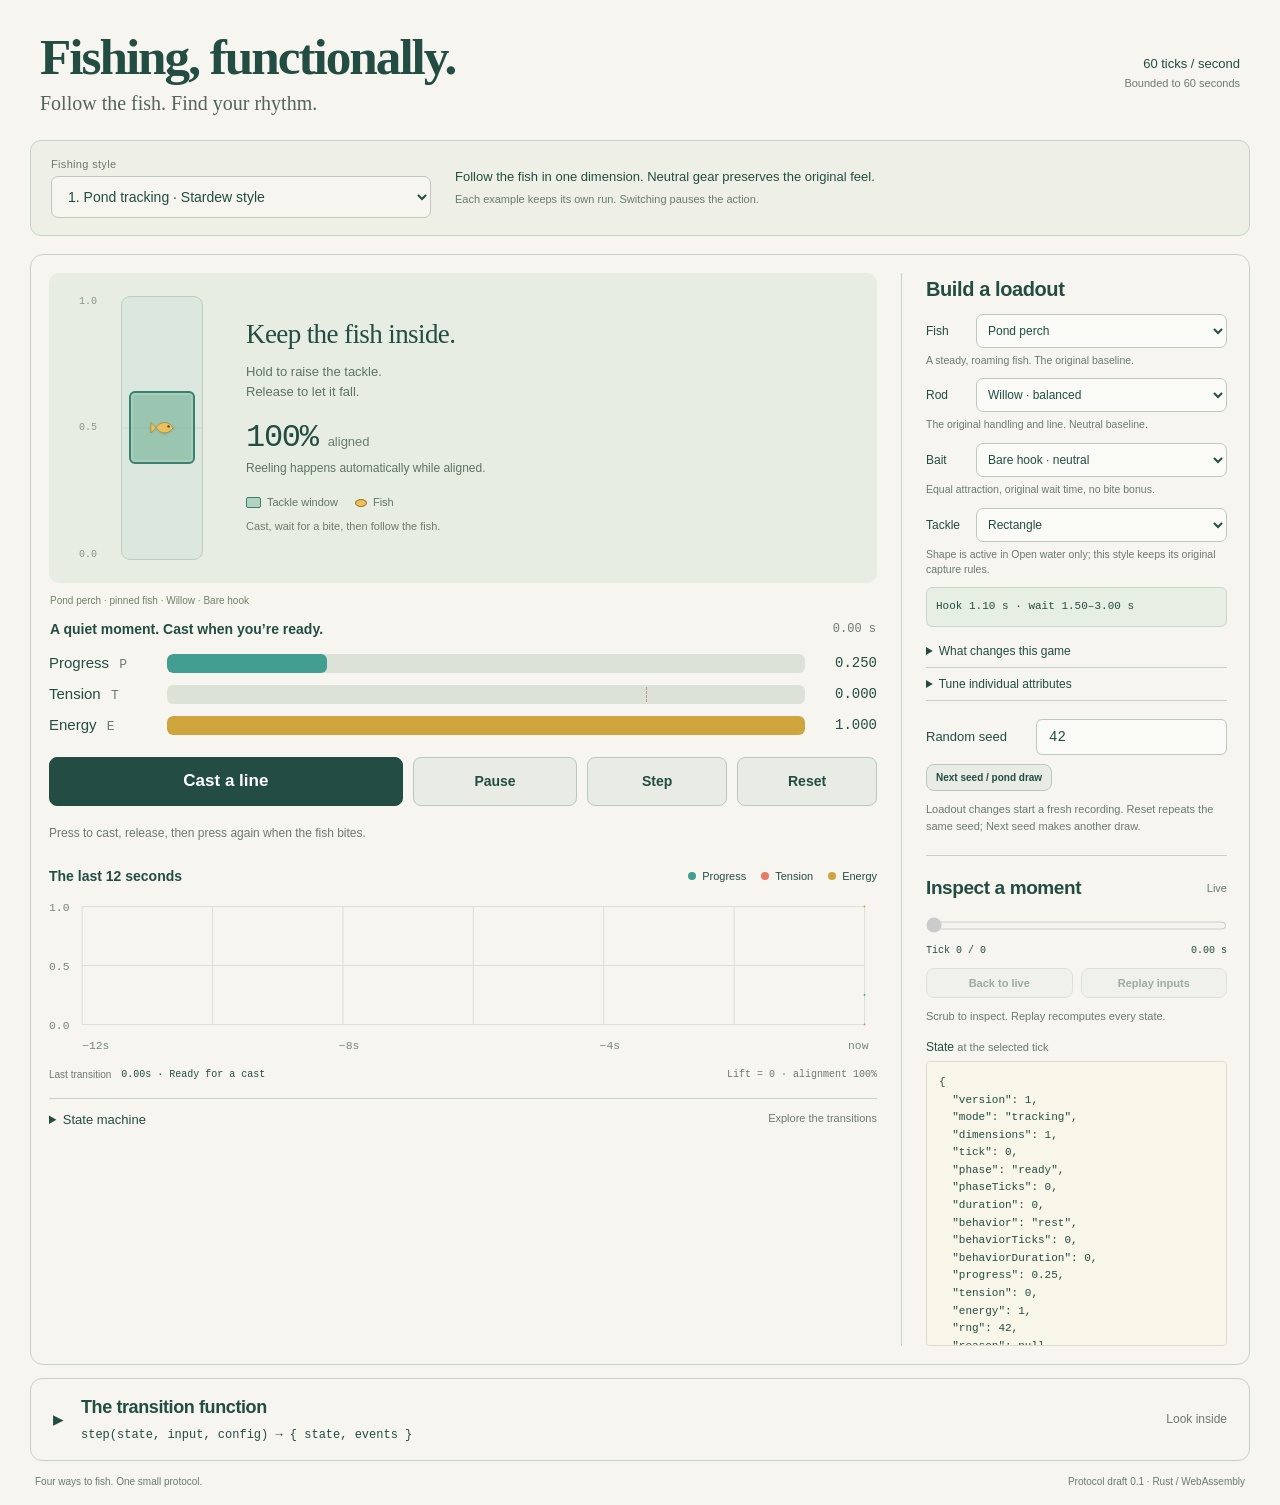
==== playground/index.html @ 71c40231 "Add fishing hosts and examples using fishing-protocol from crates.io" ====
<!doctype html>
<html lang="en">
<head>
  <meta charset="utf-8">
  <meta name="viewport" content="width=device-width, initial-scale=1">
  <meta name="theme-color" content="#f6f5ef">
  <link rel="icon" href="data:,">
  <link rel="stylesheet" href="./style.css?v=5">
  <title>Fishing, functionally.</title>
</head>
<body>
  <header class="page-header">
    <div><h1>Fishing, functionally.</h1><p>Follow the fish. Find your rhythm.</p></div>
    <div class="clock-note">60 ticks / second<span>Bounded to 60 seconds</span></div>
  </header>
  <main>
    <nav class="example-bar" aria-label="Fishing examples">
      <label for="example">Fishing style<select disabled id="example" aria-label="Fishing style">
        <option value="spatial">1. Pond tracking · Stardew style</option>
        <option value="bite">2. One good bite · Animal Crossing style</option>
        <option value="pressure">3. Give and take · Original dynamics</option>
        <option value="two-axis">4. Open water · Two-axis alignment</option>
      </select></label>
      <div><p id="example-description">Follow a fish with a floating tackle window.</p><p class="fine">Each example keeps its own run. Switching pauses the action.</p></div>
    </nav>
    <div class="instrument">
      <section class="play-area" aria-label="Playable fishing state machine">
        <section id="bite-play" class="bite-play" aria-label="Bite timing game" hidden>
          <svg class="pond" viewBox="0 0 380 150" role="img" aria-label="A fishing float waiting on the pond">
            <ellipse cx="190" cy="102" rx="150" ry="32" fill="#dce7df"/>
            <ellipse cx="190" cy="102" rx="75" ry="17" fill="none" stroke="#a9c7b8"/>
            <ellipse cx="190" cy="102" rx="38" ry="8" fill="none" stroke="#8db2a1"/>
            <g id="bobber"><path d="M190 40V82" stroke="#6d8776" stroke-width="2"/><path d="M180 82Q190 62 200 82V93H180Z" fill="#e77a69"/><path d="M180 93H200Q198 110 190 110Q182 110 180 93" fill="#fafaf6" stroke="#6d8776"/></g>
          </svg>
          <h2 id="bite-headline">One good bite.</h2>
          <p id="bite-caption">Cast, release, and wait for the float to dip.</p>
          <div class="bite-timer" role="meter" aria-label="Bite time remaining" aria-valuemin="0" aria-valuemax="1" aria-valuenow="1"><div id="bite-fill"></div></div>
          <output id="bite-clock">1.60 s to react</output>
          <div class="bite-route" aria-label="Lifecycle: ready, waiting, bite, caught or escaped"><span data-phase="ready">Ready</span><i>→</i><span data-phase="waiting">Wait</span><i>→</i><span data-phase="bite">Bite</span><i>→</i><span data-phase="caught">Caught</span><span data-phase="escaped">Escaped</span></div>
        </section>
        <section id="pressure-play" class="pressure-play" aria-label="Original pressure state machine" hidden><h2>A little give, a little take.</h2><p>Hold to reel. Release to ease the strain. Watch the next surge.</p><div id="pressure-machine-slot"></div></section>
        <section id="spatial-play" class="spatial-play" aria-label="Fish and tackle alignment">
          <div class="tracking-arena">
            <div class="track-scale" aria-hidden="true"><span>1.0</span><span>0.5</span><span>0.0</span></div>
            <div id="water-column" class="water-column" role="img" aria-label="A fish inside a movable tackle window on a vertical track">
              <div id="surge-target" class="surge-target" hidden></div>
              <div id="tackle-window" class="tackle-window"><svg viewBox="0 0 100 100" aria-hidden="true"><path id="capture-path" fill-rule="evenodd" vector-effect="non-scaling-stroke"/></svg></div>
              <div id="fish-marker" class="fish-marker"><svg viewBox="0 0 36 24" aria-hidden="true"><path d="M9 12C16 1 29 2 35 12C29 22 16 23 9 12L1 20V4Z"/><circle cx="28" cy="10" r="1.8"/></svg></div>
            </div>
          </div>
          <div class="tracking-copy">
            <h2 id="tracking-title">Keep the fish inside.</h2>
            <p id="tracking-instructions">Hold to raise the tackle.<br>Release to let it fall.</p>
            <div class="alignment-readout"><output id="alignment-value">100%</output><span>aligned</span></div>
            <p id="alignment-effect" class="alignment-effect">Reeling happens automatically while aligned.</p>
            <div class="spatial-legend"><span class="window-key">Tackle window</span><span class="fish-key">Fish</span></div>
            <p id="surge-direction" class="surge-direction">Cast to begin the encounter.</p>
            <output id="axis-alignment" hidden>X 100% · Y 100%</output>
          </div>
        </section>
        <p id="encounter-label" class="encounter-label"></p>
        <div class="status-line"><strong id="status" role="status" aria-live="polite">A quiet moment. Cast when you’re ready.</strong><span id="time">0.00 s</span></div>
        <div class="gauges" id="gauges">
          <div class="gauge-row"><label for="progress">Progress <span>P</span></label><div class="meter-track"><meter id="progress" min="0" max="1" value="0.25">0.25</meter><div class="meter-fill progress"></div></div><output id="progress-value">0.250</output></div>
          <div class="gauge-row"><label for="tension">Tension <span>T</span></label><div class="meter-track tension-track"><meter id="tension" min="0" max="1" value="0">0</meter><div class="meter-fill tension"></div><span class="danger-mark" title="Warning at 75% tension"></span></div><output id="tension-value">0.000</output></div>
          <div class="gauge-row"><label for="energy">Energy <span>E</span></label><div class="meter-track"><meter id="energy" min="0" max="1" value="1">1</meter><div class="meter-fill energy"></div></div><output id="energy-value">1.000</output></div>
        </div>
        <div id="steering-controls" class="steering-controls" hidden><button id="steer-left" aria-label="Steer left">← Left</button><span>Steer with ← → or A / D</span><button id="steer-right" aria-label="Steer right">Right →</button></div>
        <div class="controls"><button disabled id="action" class="primary">Cast a line</button><button disabled id="pause">Pause</button><button disabled id="step">Step</button><button disabled id="reset">Reset</button></div>
        <div class="control-note"><p id="instruction">Press to cast, release, then press again when the fish bites.</p><label id="step-input-wrap" for="step-input" hidden>Step input <select id="step-input" aria-label="Step input"><option value="0">Release / fall</option><option value="1">Hold / rise</option></select></label></div>
        <label id="step-steer-wrap" hidden>Step steering <select id="step-steer" aria-label="Step steering"><option value="0">Coast</option><option value="-1">Left</option><option value="1">Right</option></select></label>
        <section id="history-chart" class="history-chart" aria-label="Live dynamics chart">
          <div class="chart-heading"><h2>The last 12 seconds</h2><div class="legend"><span class="progress">Progress</span><span class="tension">Tension</span><span class="energy">Energy</span></div></div>
          <svg id="chart" viewBox="0 0 800 158" role="img" aria-label="Progress, tension and energy over the last twelve simulated seconds">
            <g class="chart-grid"><path d="M32 12H788M32 69H788M32 126H788M32 12V126M158 12V126M284 12V126M410 12V126M536 12V126M662 12V126M788 12V126"/></g>
            <g class="chart-labels"><text x="0" y="16">1.0</text><text x="0" y="73">0.5</text><text x="0" y="130">0.0</text><text x="32" y="150">−12s</text><text x="280" y="150">−8s</text><text x="532" y="150">−4s</text><text x="772" y="150">now</text></g>
            <path id="curve-energy" class="curve energy"/><path id="curve-progress" class="curve progress"/><path id="curve-tension" class="curve tension"/>
          </svg>
        </section>
        <div class="event-line"><span>Last transition</span><output id="event">Ready for a cast</output><span id="lift-label">Lift = 0</span></div>
        <details id="machine-details" class="machine-details"><summary>State machine <span>Explore the transitions</span></summary>
        <div id="shared-machine" class="machine">
          <svg id="machine" viewBox="0 0 820 254" role="img" aria-label="Lifecycle: Ready to Waiting to Bite to Struggle to Caught, or Escaped. Struggle cycles through Rest, Warning and Surge.">
            <defs><marker id="arrow" viewBox="0 0 10 10" refX="8" refY="5" markerWidth="5" markerHeight="5" orient="auto-start-reverse"><path d="M 0 0 L 10 5 L 0 10 z"/></marker></defs>
            <g class="edges" fill="none" marker-end="url(#arrow)">
              <path d="M119 71H196"/><path d="M282 71H359"/><path d="M445 71H522"/><path d="M608 71H685"/>
              <path d="M592 106L722 181"/><path d="M408 112V226H717" class="edge-faint"/>
              <path d="M557 114Q546 136 493 149"/><path d="M497 179H518"/><path d="M582 179H603"/>
              <path d="M635 211C635 248 465 248 465 211"/>
            </g>
            <g class="phase-node" data-phase="ready"><circle cx="76" cy="71" r="43"/><text x="76" y="76">Ready</text></g>
            <g class="phase-node" data-phase="waiting"><circle cx="239" cy="71" r="43"/><text x="239" y="76">Waiting</text></g>
            <g class="phase-node" data-phase="bite"><circle cx="402" cy="71" r="43"/><text x="402" y="76">Bite</text></g>
            <g class="phase-node" data-phase="struggle"><circle cx="565" cy="71" r="43"/><text x="565" y="76">Struggle</text></g>
            <g class="phase-node" data-phase="caught"><circle cx="728" cy="71" r="43"/><text x="728" y="76">Caught</text></g>
            <g class="phase-node" data-phase="escaped"><circle cx="750" cy="202" r="34"/><text x="750" y="207">Escaped</text></g>
            <g class="behavior-node" data-behavior="rest"><circle cx="465" cy="179" r="32"/><text x="465" y="183">Rest</text></g>
            <g class="behavior-node" data-behavior="warning"><circle cx="550" cy="179" r="32"/><text x="550" y="183">Warning</text></g>
            <g class="behavior-node" data-behavior="surge"><circle cx="635" cy="179" r="32"/><text x="635" y="183">Surge</text></g>
            <text class="graph-caption" x="34" y="171">A small, closed world.</text><text class="graph-caption subcaption" x="34" y="193">Every arrow is a state transition.</text>
          </svg>
          <svg class="mobile-machine" viewBox="0 0 350 267" role="img" aria-label="Ready, Waiting, Bite, then Struggle leading to Caught or Escaped. Struggle cycles through Rest, Warning, Surge.">
            <defs><marker id="mobile-arrow" viewBox="0 0 10 10" refX="8" refY="5" markerWidth="5" markerHeight="5" orient="auto-start-reverse"><path fill="#587b6e" d="M 0 0 L 10 5 L 0 10 z"/></marker></defs>
            <g class="edges" fill="none" marker-end="url(#mobile-arrow)"><path d="M86 45H144"/><path d="M205 45H263"/><path d="M276 72L201 105"/><path d="M139 130H87"/><path d="M211 130H263"/><path d="M156 161Q116 175 88 193"/><path d="M99 218H147"/><path d="M203 218H250"/><path d="M278 245C278 265 72 265 72 246"/><path class="edge-faint" d="M309 72V99"/></g>
            <g class="phase-node" data-phase="ready"><circle cx="56" cy="45" r="30"/><text x="56" y="49">Ready</text></g>
            <g class="phase-node" data-phase="waiting"><circle cx="175" cy="45" r="30"/><text x="175" y="49">Waiting</text></g>
            <g class="phase-node" data-phase="bite"><circle cx="294" cy="45" r="30"/><text x="294" y="49">Bite</text></g>
            <g class="phase-node" data-phase="caught"><circle cx="56" cy="130" r="30"/><text x="56" y="134">Caught</text></g>
            <g class="phase-node" data-phase="struggle"><circle cx="175" cy="130" r="36"/><text x="175" y="134">Struggle</text></g>
            <g class="phase-node" data-phase="escaped"><circle cx="294" cy="130" r="30"/><text x="294" y="134">Escaped</text></g>
            <g class="behavior-node" data-behavior="rest"><circle cx="72" cy="218" r="27"/><text x="72" y="222">Rest</text></g>
            <g class="behavior-node" data-behavior="warning"><circle cx="175" cy="218" r="27"/><text x="175" y="222">Warning</text></g>
            <g class="behavior-node" data-behavior="surge"><circle cx="278" cy="218" r="27"/><text x="278" y="222">Surge</text></g>
          </svg>
        </div>
        </details>
      </section>
      <aside aria-label="Model settings and state inspector">
        <section class="temperament" aria-label="Loadout editor">
          <h2>Build a loadout</h2>
          <label class="loadout-select" for="preset"><span>Fish</span><select id="preset" aria-label="Fish"></select></label>
          <p id="fish-description" class="loadout-description"></p>
          <label class="loadout-select" for="rod"><span>Rod</span><select id="rod" aria-label="Rod"></select></label>
          <p id="rod-description" class="loadout-description"></p>
          <label class="loadout-select" for="bait"><span>Bait</span><select id="bait" aria-label="Bait"></select></label>
          <p id="bait-description" class="loadout-description"></p>
          <label class="loadout-select" for="shape"><span>Tackle</span><select id="shape" aria-label="Tackle shape"></select></label>
          <p id="shape-description" class="loadout-description"></p>
          <div id="loadout-summary" class="loadout-summary"></div>
          <details id="loadout-effects" class="loadout-details"><summary>What changes this game</summary>
            <div id="effects-list"></div>
            <p id="odds-label" class="fine"></p><div id="fish-odds"></div>
            <p id="resolution-notes" class="fine"></p>
            <details class="resolved-details"><summary>Resolved encounter · JSON</summary><pre id="resolved-config" tabindex="0"></pre></details>
          </details>
          <details id="attribute-editor" class="loadout-details"><summary>Tune individual attributes</summary>
            <p class="fine">Edits belong to the fish, rod, or bait. Inactive attributes stay inactive in this style. Pin a fish to edit it.</p>
            <div id="attribute-fields"></div>
            <button id="restore-loadout" class="small-button">Restore selected profiles</button>
          </details>
          <label class="seed-row" for="seed">Random seed<input id="seed" type="number" min="0" max="4294967295" step="1" value="42"></label>
          <button id="next-seed" class="small-button">Next seed / pond draw</button>
          <p id="settings-note" class="fine">Loadout is fixed for a recording. Reset to change it.</p>
        </section>
        <section class="inspector">
          <div class="inspector-heading"><h2>Inspect a moment</h2><span id="mode">Live</span></div>
          <label class="sr-only" for="timeline">Recorded tick</label><input type="range" id="timeline" min="0" max="0" step="1" value="0" disabled>
          <div class="timeline-label"><span id="tick-label">Tick 0 / 0</span><span id="history-time">0.00 s</span></div>
          <div class="replay-controls"><button id="live" disabled>Back to live</button><button id="replay" disabled>Replay inputs</button></div>
          <p id="replay-note" class="fine">Scrub to inspect. Replay recomputes every state.</p>
          <div class="state-label">State <span id="state-context">at the current tick</span></div>
          <pre id="state-json" tabindex="0"></pre>
        </section>
      </aside>
    </div>
    <details class="function-details">
      <summary><div><h2>The transition function</h2><code>step(state, input, config) → { state, events }</code></div><span class="details-hint">Look inside</span></summary>
      <div class="function-content">
        <div><p id="function-description">One tick reads the old positions and energy, computes alignment and all three rates, then returns new bounded values and positions. Rendering, clocks, and input recording live outside this function.</p>
          <pre id="equations" class="equations">q = overlap(fish, tackle window) / fish height
F = strength × E × behavior
ΔP = (reelRate × q − escapeRate × (0.4 + F) × (1 − q)) × dt
T_target = baseTension × q + F × (0.3 + 1.1 × (1 − q))
ΔT = (T_target − T) / response × dt
ΔE = (recovery × (1 − q) × (1 − E) − fatigue × q × T × E) × dt

Tackle acceleration = (2 × lift − 1) × 3.2 − 3.8 × velocity
Fish vigor = 0.35 + 0.65 × E</pre>
          <p id="function-note" class="fine">Alignment q is derived from geometry. Hold = lift 1, release = lift 0. dt = 1/60 second. Positions, P, T, E and q stay in [0,1]; both velocities are bounded.</p>
        </div>
        <div><h3>One shared lifecycle</h3><p>Ready → waiting → bite → optional struggle → caught or escaped. A fresh press hooks the bite. Terminal states absorb input. Each example supplies its struggle rules; the lifecycle stays the same.</p><p>Line break → escape → catch → timeout is the terminal precedence. A 60-second limit bounds each run and recording. Waiting at “Ready” consumes no ticks.</p><p>The Rust core runs here through WebAssembly. The native Rust build and an independent Python port are checked against shared fixtures. Integer state and events must match exactly; numerical checkpoints use a 1e−12 absolute tolerance. This is bounded simulation, not exhaustive model checking.</p><a href="https://github.com/urcades/fishing/blob/main/spec/PROTOCOL.md" target="_blank" rel="noopener">Read the rules and protocol ↗</a> · <a href="https://github.com/urcades/fishing/blob/main/src/dynamics.rs" target="_blank" rel="noopener">Shared lifecycle ↗</a></div>
      </div>
    </details>
    <footer>Four ways to fish. One small protocol.<span id="runtime-status">Loading Rust core…</span></footer>
  </main>
  <script type="module" src="./app.mjs?v=5"></script>
</body>
</html>
---- playground/style.css ----
:root{--paper:#f6f5ef;--ink:#234d43;--muted:#6b7a72;--line:#c8d1c8;--field:#e8ede4;--teal:#419e90;--coral:#e77a69;--gold:#cea43d;--track:#dde2d9;--mono:ui-monospace,SFMono-Regular,Consolas,monospace;color-scheme:light;font-family:-apple-system,BlinkMacSystemFont,"Segoe UI",sans-serif;color:var(--ink);background:var(--paper)}
*{box-sizing:border-box}body{margin:0;padding:30px 30px 18px;max-width:1510px;margin-inline:auto}button,input,select{font:inherit}button,select,input{accent-color:var(--ink)}button{border:1px solid #b9c9bd;background:#e8ece4;color:var(--ink);border-radius:8px;padding:13px 16px;cursor:pointer;font-size:14px;font-weight:550;transition:background .15s,transform .1s}button:hover:not(:disabled){background:#dbe4d8}button:active:not(:disabled){transform:translateY(1px)}button:disabled{opacity:.43;cursor:default}button:focus-visible,a:focus-visible,summary:focus-visible{outline:3px solid var(--gold);outline-offset:3px}input:focus-visible,select:focus-visible{outline:2px solid var(--teal);outline-offset:3px}h1,h2,h3,p{margin:0}h1{font-family:Georgia,"Times New Roman",serif;font-size:clamp(34px,4vw,56px);font-weight:600;line-height:1.05;letter-spacing:-2px}h2{font-size:20px;letter-spacing:-.4px;font-weight:600}h3{font-size:16px;margin-bottom:10px}a{color:var(--ink);text-underline-offset:4px}select{width:100%;border:1px solid #c0c8be;border-radius:7px;background:#fafaf6;color:var(--ink);padding:11px 12px;font-size:15px}input[type=range]{margin:0;height:25px;width:100%;cursor:pointer}input[type=range]:disabled{cursor:default}input[type=number]{min-width:0;width:100%;padding:9px 12px;border:1px solid #bfc8bd;border-radius:6px;color:var(--ink);background:#fafaf6;font-family:var(--mono);font-size:14px}output,pre,code{font-family:var(--mono)}.page-header{display:flex;justify-content:space-between;align-items:center;margin:0 10px 25px;gap:25px}.page-header p{font-family:Georgia,"Times New Roman",serif;font-size:20px;color:#54645b;margin-top:8px}.clock-note{font-size:13px;text-align:right;white-space:nowrap}.clock-note span{display:block;margin-top:6px;color:var(--muted);font-size:11px}.instrument{border:1px solid var(--line);border-radius:13px;padding:18px;display:grid;grid-template-columns:minmax(0,1fr) 330px;gap:24px}.play-area{min-width:0}.machine{border-radius:10px;background:var(--field);padding:2px 9px}.machine svg{display:block;width:100%;height:auto}.edges{stroke:#6d8f82;stroke-width:1.4}.edge-faint{opacity:.35;stroke-dasharray:4 4}#arrow{fill:#587b6e}.phase-node circle,.behavior-node circle{fill:var(--field);stroke:#547e6d;stroke-width:1.4;transition:fill .15s}.phase-node text,.behavior-node text{text-anchor:middle;font-size:14px;fill:var(--ink);font-weight:550}.behavior-node text{font-size:12px}.phase-node.active circle{fill:#409489;stroke:#236156}.phase-node.active text{fill:white}.phase-node[data-phase=escaped].active circle{fill:var(--coral);stroke:var(--coral)}.behavior-node.active circle{fill:#c4dad0;stroke:#3a7963;stroke-width:2}.behavior-node[data-behavior=warning].active circle{fill:#f0dfad;stroke:var(--gold)}.behavior-node[data-behavior=surge].active circle{fill:#f0c2b7;stroke:var(--coral)}.graph-caption{font-family:Georgia,serif;font-size:19px;fill:#758879}.subcaption{font-family:inherit;font-size:11px;fill:#829286}.status-line{display:flex;align-items:center;justify-content:space-between;gap:10px;margin:17px 1px 14px;min-height:22px;font-size:14px}.status-line strong{font-weight:550}.status-line #time{font:12px var(--mono);white-space:nowrap;color:var(--muted)}.status-line.danger strong{color:#b34e3e}.gauges{display:grid;gap:12px}.gauge-row{display:grid;grid-template-columns:105px 1fr 59px;align-items:center;gap:13px}.gauge-row label{font-size:15px}.gauge-row label span{margin-left:6px;font:13px var(--mono);color:var(--muted)}.gauge-row output{text-align:right;font-size:14px;font-variant-numeric:tabular-nums}.meter-track{height:19px;background:var(--track);border-radius:6px;position:relative;overflow:hidden}.meter-track meter{position:absolute;opacity:0;width:100%;height:100%}.meter-fill{height:100%;width:0%;border-radius:6px}.meter-fill.progress{background:var(--teal)}.meter-fill.tension{background:var(--coral)}.meter-fill.energy{background:var(--gold)}.danger-mark{position:absolute;top:2px;bottom:2px;left:75%;border-left:1px dashed #b85b49;opacity:.55}.controls{display:grid;grid-template-columns:2.15fr 1fr .85fr .85fr;gap:10px;margin-top:22px}.controls button{height:49px;padding:9px 10px}.controls .primary{color:white;background:var(--ink);border-color:var(--ink);font-size:17px;touch-action:none;user-select:none;-webkit-user-select:none}.controls .primary:hover:not(:disabled){background:#326452}.controls .primary.pressed{background:#3b8976;box-shadow:inset 0 2px 4px #173d3044}.control-note{margin-top:9px;min-height:36px;display:flex;flex-wrap:wrap;gap:8px;align-items:center}.control-note p{font-size:12px;color:var(--muted);line-height:1.5}#step-input-wrap{font-size:12px;display:flex;align-items:center;gap:8px}#step-input-wrap[hidden]{display:none}#step-input{font-size:12px;width:auto;padding:5px 10px}.history-chart{margin-top:17px}.chart-heading{display:flex;justify-content:space-between;align-items:center;gap:10px;margin-bottom:10px}.chart-heading h2{font-size:14px;letter-spacing:0;font-weight:550}.legend{display:flex;gap:15px;font-size:11px}.legend span:before{content:"";display:inline-block;width:8px;height:8px;border-radius:50%;margin-right:6px}.legend .progress:before{background:var(--teal)}.legend .tension:before{background:var(--coral)}.legend .energy:before{background:var(--gold)}#chart{width:100%;display:block}.chart-grid{stroke:#dce0d7;stroke-width:1}.chart-labels{fill:#76877a;font:11px var(--mono)}.curve{fill:none;stroke-width:1.8;stroke-linejoin:round;stroke-linecap:round}.curve.progress{stroke:var(--teal)}.curve.tension{stroke:var(--coral)}.curve.energy{stroke:var(--gold)}.event-line{display:flex;align-items:center;gap:10px;margin-top:8px;font-size:10px;color:var(--muted);min-height:18px}.event-line output{color:var(--ink);font-size:10px}#lift-label{margin-left:auto;font:10px var(--mono);white-space:nowrap}aside{border-left:1px solid var(--line);padding:5px 4px 0 24px;min-width:0}.temperament h2{margin-bottom:13px}.muted{color:var(--muted);font-size:12px;line-height:1.5;margin-top:10px;min-height:34px}.parameter{display:grid;grid-template-columns:67px 1fr 55px;gap:9px;align-items:center;margin:14px 0}.parameter label{font-size:13px}.parameter output{font-size:12px;text-align:right;white-space:nowrap}.parameter input{height:20px}.seed-row{display:grid;grid-template-columns:100px 1fr;align-items:center;gap:10px;font-size:13px;margin-top:18px}.fine{font-size:11px;color:var(--muted);line-height:1.55;margin-top:10px}.inspector{border-top:1px solid var(--line);margin-top:20px;padding-top:21px}.inspector-heading{display:flex;align-items:center;justify-content:space-between;margin-bottom:14px}.inspector-heading h2{font-size:19px}#mode{font-size:11px;color:var(--muted)}.timeline-label{display:flex;justify-content:space-between;font:10px var(--mono);margin-top:3px}.replay-controls{display:flex;gap:8px;margin-top:12px}.replay-controls button{flex:1;font-size:11px;padding:8px 5px}.state-label{display:block;font-size:12px;margin-top:15px;margin-bottom:7px}.state-label span{color:var(--muted);font-size:11px}#state-json{background:#f8f5e9;border:1px solid #dedbcb;border-radius:4px;padding:12px;font-size:11px;line-height:1.6;margin:0;white-space:pre-wrap;overflow-wrap:anywhere;min-height:202px}.function-details{border:1px solid var(--line);border-radius:12px;margin-top:13px;padding:0 22px}.function-details summary{cursor:pointer;display:flex;align-items:center;gap:17px;list-style:none;padding:18px 0}.function-details summary:before{content:"▸";font-size:21px}.function-details[open] summary:before{content:"▾"}.function-details summary::-webkit-details-marker{display:none}.function-details summary h2{font-size:18px;margin-bottom:6px}.function-details summary code{font-size:12px}.details-hint{margin-left:auto;font-size:12px;color:var(--muted)}.function-content{border-top:1px solid var(--line);padding:23px 0;display:grid;grid-template-columns:1.15fr 1fr;gap:32px}.function-content p{font-size:13px;line-height:1.65;margin-bottom:14px}.equations{font-size:12px;line-height:1.9;white-space:pre-wrap;overflow-wrap:anywhere;color:#315e50;background:var(--field);padding:15px;border-radius:6px}.function-content a{font-size:13px}footer{display:flex;justify-content:space-between;color:var(--muted);font-size:10px;padding:15px 5px 0;gap:14px}.sr-only{position:absolute;width:1px;height:1px;padding:0;margin:-1px;overflow:hidden;clip:rect(0,0,0,0);white-space:nowrap;border:0}[hidden]{display:none!important}
@media(min-width:1400px){.instrument{grid-template-columns:minmax(0,1fr) 360px}.parameter{margin:20px 0}aside{padding-left:28px}.history-chart{margin-top:23px}.control-note{min-height:38px}.status-line{margin-top:20px;margin-bottom:17px}}
@media(max-width:1050px){body{padding:22px 18px}.instrument{grid-template-columns:minmax(0,1fr) 290px;gap:17px}aside{padding-left:17px}.gauge-row{grid-template-columns:82px 1fr 50px;gap:9px}.gauge-row label{font-size:13px}.gauge-row output{font-size:12px}.legend{gap:9px;font-size:10px}.parameter{grid-template-columns:59px 1fr 47px;gap:6px}.graph-caption{font-size:16px}.subcaption{font-size:10px}.controls{gap:6px}.controls button{font-size:12px}.controls .primary{font-size:14px}.page-header p{font-size:17px}}
@media(max-width:780px){body{padding:23px 14px 15px}.page-header{margin:0 3px 21px;align-items:flex-start}.page-header h1{font-size:39px;letter-spacing:-1.4px}.page-header p{font-size:16px;line-height:1.4;max-width:280px}.clock-note{display:none}.instrument{grid-template-columns:1fr;padding:13px;gap:22px}.machine{padding:6px 0}.machine svg{min-height:155px}.graph-caption{font-size:16px}.subcaption{font-size:11px}.status-line{font-size:12px;align-items:flex-start;min-height:34px}.status-line strong{max-width:82%;line-height:1.5}.gauge-row{grid-template-columns:83px 1fr 48px}.gauge-row label{font-size:13px}.meter-track{height:18px}.controls{grid-template-columns:1.8fr 1fr .8fr .8fr}.controls button{height:47px}.controls .primary{font-size:14px}.legend{font-size:9px;gap:8px}.legend span:before{width:6px;height:6px;margin-right:4px}.chart-heading h2{font-size:12px}.event-line{flex-wrap:wrap;font-size:9px;gap:6px}.event-line output{font-size:9px}aside{border-left:0;border-top:1px solid var(--line);padding:23px 0 0;display:grid;grid-template-columns:1fr 1fr;gap:24px}.inspector{border:0;margin:0;padding:0}.temperament h2,.inspector h2{font-size:17px}.parameter{grid-template-columns:55px 1fr 47px}.seed-row{grid-template-columns:78px 1fr;font-size:12px}#state-json{font-size:10px;padding:10px}.function-details{padding:0 14px}.function-details summary code{font-size:10px}.details-hint{display:none}.function-content{grid-template-columns:1fr;gap:12px}footer{font-size:9px}.equations{font-size:11px}}
@media(max-width:520px){aside{grid-template-columns:1fr}.inspector{border-top:1px solid var(--line);padding-top:22px}.parameter{grid-template-columns:70px 1fr 63px;margin:18px 0}.parameter label{font-size:14px}.parameter output{font-size:13px}.temperament h2,.inspector h2{font-size:20px}.muted{min-height:0}.seed-row{grid-template-columns:110px 1fr}.legend{gap:6px}.chart-heading h2{font-size:11px}#state-json{font-size:12px;min-height:0}.chart-heading{gap:6px}footer{display:block;line-height:1.6}footer span{display:block}.function-details summary h2{font-size:16px}.function-details summary code{font-size:9px}.page-header h1{font-size:35px}}
.machine .mobile-machine{display:none}
@media(max-width:520px){.machine #machine{display:none}.machine .mobile-machine{display:block;max-height:267px}.mobile-machine .phase-node text{font-size:12px}.mobile-machine .behavior-node text{font-size:11px}.chart-labels{font-size:14px}.event-line{line-height:1.6}}
@media(prefers-reduced-motion:reduce){*{transition:none!important}}

/* The spatial renderer reads only engine positions; it never scores overlap. */
.spatial-play{background:var(--field);border-radius:10px;padding:23px 30px;display:grid;grid-template-columns:130px minmax(0,1fr);align-items:center;gap:37px;min-height:310px}
.tracking-arena{position:relative;width:124px;height:264px;display:flex;justify-content:flex-end}
.track-scale{position:absolute;left:0;top:0;bottom:0;display:flex;flex-direction:column;justify-content:space-between;color:#87988a;font:10px var(--mono)}
.water-column{position:relative;width:82px;height:100%;border:1px solid #bbcec0;border-radius:9px;background:linear-gradient(to top,transparent 49.6%,#c8d9cd 50%,transparent 50.4%),#dce7df;overflow:hidden}
.tackle-window{position:absolute;left:7px;right:7px;border:2px solid #408476;background:#88b4a481;border-radius:6px;bottom:36%;height:28%;box-shadow:inset 0 0 0 2px #ffffff26}
.aligned .tackle-window{background:#61a98a88;border-color:#39816d}
.fish-marker{position:absolute;left:50%;bottom:50%;height:6%;aspect-ratio:1.5;transform:translate(-50%,50%);z-index:2;color:#cb7658;filter:drop-shadow(0 1px 1px #234d4325)}
.fish-marker svg{height:100%;width:100%;display:block;overflow:visible}.fish-marker path{fill:currentColor;stroke:#8c4a34;stroke-width:.9}.fish-marker circle{fill:#3a4430}.aligned .fish-marker{color:#ebc15b}.aligned .fish-marker path{stroke:#9c772a}
.surge-target{position:absolute;left:0;right:0;border-top:2px dashed #b8913d;opacity:.85;z-index:1}
.tracking-copy h2{font:500 27px/1.15 Georgia,serif;letter-spacing:-.6px;margin-bottom:12px}.tracking-copy>p{font-size:13px;color:#5c7366;line-height:1.55}
.alignment-readout{display:flex;align-items:baseline;gap:10px;margin:16px 0 3px}.alignment-readout output{font-size:32px;letter-spacing:-1.3px;font-variant-numeric:tabular-nums}.alignment-readout span{font-size:13px;color:#677e6e}.tracking-copy .alignment-effect{font-size:12px;min-height:19px}.spatial-legend{display:flex;gap:17px;font-size:11px;margin-top:18px;color:#617668;align-items:center}.spatial-legend span:before{content:"";display:inline-block;vertical-align:middle;margin-right:6px}.window-key:before{width:13px;height:9px;border:1px solid #39816d;background:#61a98a66;border-radius:2px}.fish-key:before{width:10px;height:6px;border-radius:50%;background:#ebc15b;border:1px solid #9c772a}.tracking-copy .surge-direction{font-size:11px;margin-top:10px;color:#6c7e66;min-height:18px}
.machine-details{border-top:1px solid var(--line);margin-top:15px}.machine-details summary{cursor:pointer;font-size:13px;padding:13px 0;color:var(--ink)}.machine-details summary span{font-size:11px;color:var(--muted);float:right}.machine-details .machine{margin-bottom:5px}#state-json{max-height:285px;overflow:auto}.parameter{grid-template-columns:75px 1fr 55px}.parameter label{font-size:12px}
@media(max-width:1050px){.spatial-play{grid-template-columns:100px minmax(0,1fr);gap:20px;padding:20px}.tracking-arena{width:100px}.water-column{width:67px}.tracking-copy h2{font-size:23px}.parameter{grid-template-columns:68px 1fr 48px}.parameter label{font-size:11px}}
@media(max-width:780px){.spatial-play{padding:21px;grid-template-columns:110px minmax(0,1fr);gap:24px}.tracking-arena{width:105px}.water-column{width:73px}.parameter{grid-template-columns:65px 1fr 49px}}
@media(max-width:520px){.spatial-play{padding:18px 13px;grid-template-columns:83px minmax(0,1fr);gap:18px;min-height:306px}.tracking-arena{width:82px;height:270px}.water-column{width:58px}.track-scale{font-size:8px}.tracking-copy h2{font-size:23px}.tracking-copy>p{font-size:12px}.alignment-readout{margin-top:17px}.alignment-readout output{font-size:29px}.alignment-readout span{font-size:11px}.tracking-copy .alignment-effect{font-size:11px;min-height:34px}.spatial-legend{gap:7px;font-size:9px;flex-wrap:wrap;margin-top:13px}.tracking-copy .surge-direction{font-size:10px}.tackle-window{left:4px;right:4px}.parameter{grid-template-columns:80px 1fr 63px}.parameter label{font-size:13px}.controls .primary{font-size:13px}#state-json{max-height:310px}}

/* Example navigation and alternate renderers share the controls/inspector. */
[hidden]{display:none!important}
.example-bar{display:grid;grid-template-columns:minmax(270px,380px) 1fr;gap:24px;align-items:center;margin:0 0 18px;padding:17px 20px;border:1px solid var(--line);border-radius:11px;background:#eeefe7}
.example-bar label{font-size:11px;letter-spacing:.03em;color:var(--muted)}.example-bar select{display:block;margin-top:6px;font-size:14px;background:var(--paper)}.example-bar>div>p:first-child{font-size:13px;line-height:1.5}.example-bar .fine{margin-top:4px}
.bite-play{background:var(--field);border-radius:10px;text-align:center;padding:12px 22px 24px;min-height:335px}.pond{width:100%;max-width:430px;max-height:160px;display:block;margin:0 auto}.bite-play h2,.pressure-play h2{font:500 28px/1.2 Georgia,serif;letter-spacing:-.5px}.bite-play p,.pressure-play>p{font-size:13px;line-height:1.6;color:var(--muted);margin-top:8px}.bite-timer{max-width:230px;height:5px;background:#d4ded2;border-radius:5px;overflow:hidden;margin:19px auto 9px}.bite-timer>div{height:100%;background:var(--teal);width:100%}.bite-play[data-phase=bite]{background:#f1e9ce}.bite-play[data-phase=bite] h2{color:#9c6323}.bite-play[data-phase=bite] .bite-timer>div{background:var(--gold)}#bite-clock{font-size:12px;color:var(--muted)}.bite-route{display:flex;flex-wrap:wrap;justify-content:center;align-items:center;gap:7px;margin-top:20px;font-size:11px}.bite-route span{padding:6px 8px;border:1px solid #b7cbbd;border-radius:20px;color:#6b8272}.bite-route i{font-style:normal;color:#8c9d8b}.bite-route .active{background:var(--ink);color:white;border-color:var(--ink)}.bite-route [data-phase=escaped].active{background:var(--coral);border-color:var(--coral)}
.pressure-play{background:var(--field);border-radius:10px;padding:20px 12px 12px}.pressure-play>h2,.pressure-play>p{padding-inline:10px}.pressure-play .machine{margin-top:14px}#pressure-machine-slot .machine svg{min-height:200px}
.steering-controls{display:flex;align-items:center;justify-content:space-between;gap:12px;margin-top:16px}.steering-controls button{padding:9px 15px;touch-action:none;user-select:none;-webkit-user-select:none}.steering-controls button.pressed{background:var(--ink);color:white}.steering-controls span{font-size:11px;color:var(--muted);text-align:center}#step-steer-wrap{display:flex;align-items:center;gap:10px;font-size:12px;margin-top:7px}#step-steer{width:auto;padding:5px 10px;font-size:12px}
[data-style=two-axis] .spatial-play{grid-template-columns:1fr;gap:14px;padding:20px;min-height:0}
[data-style=two-axis] .tracking-arena{width:100%;height:220px;padding-left:22px}
[data-style=two-axis] .water-column{width:100%;background:linear-gradient(to right,transparent 49.7%,#c8d9cd 50%,transparent 50.3%),linear-gradient(to top,transparent 49.7%,#c8d9cd 50%,transparent 50.3%),#dce7df}
[data-style=two-axis] .tracking-copy{display:grid;grid-template-columns:1fr auto;column-gap:10px}
[data-style=two-axis] .tracking-copy h2{font-size:23px;margin-bottom:5px}
[data-style=two-axis] #tracking-instructions{font-size:12px;grid-column:1;grid-row:2}
[data-style=two-axis] .alignment-readout{grid-column:2;grid-row:1 / span 2;margin:0;align-self:center;flex-direction:column;gap:0}
[data-style=two-axis] .alignment-readout output{font-size:29px}
[data-style=two-axis] .alignment-effect{grid-column:1 / -1;margin-top:10px;font-size:11px}
[data-style=two-axis] .spatial-legend{grid-column:1;margin-top:10px;font-size:10px}
[data-style=two-axis] .surge-direction{grid-column:1 / -1;margin-top:7px}
[data-style=two-axis] #axis-alignment{grid-column:2;grid-row:4;align-self:end;font-size:10px;color:var(--muted)}
[data-style=two-axis] .surge-target{width:20px;height:20px;border:2px dashed #b8913d;right:auto;border-radius:50%;transform:translate(-50%,50%)}
[data-style=two-axis] .fish-marker svg{overflow:visible}
@media(max-width:900px){.example-bar{grid-template-columns:minmax(0,1.1fr) minmax(0,1fr);gap:18px;padding:14px 18px}.example-bar select{max-width:none}.example-bar label{max-width:470px}[data-style=two-axis] .tracking-arena{height:210px}[data-style=two-axis] .tracking-copy h2{font-size:21px}.steering-controls{gap:7px}.steering-controls button{padding:9px 12px}.steering-controls span{font-size:10px}}
@media(max-width:520px){.example-bar{padding:12px 14px}.example-bar select{font-size:12px;padding:11px 7px}.example-bar>div>p:first-child{font-size:12px}.example-bar .fine{font-size:10px}.bite-play{padding:8px 12px 22px}.bite-play h2,.pressure-play h2{font-size:25px}.bite-route{gap:5px;font-size:10px}.bite-route span{padding:5px 7px}.pressure-play{padding:18px 5px 5px}.pressure-play>p{font-size:12px}[data-style=two-axis] .spatial-play{padding:15px 12px}[data-style=two-axis] .tracking-arena{height:220px;padding-left:19px}[data-style=two-axis] .tracking-copy h2{font-size:21px}[data-style=two-axis] .alignment-readout output{font-size:26px}[data-style=two-axis] .alignment-effect{min-height:0}[data-style=two-axis] #lift-label{font-size:9px;white-space:normal}}

@media(max-width:620px){.example-bar{grid-template-columns:1fr;gap:10px}}
@media(max-width:1050px){[data-style=pressure] .machine #machine{display:none}[data-style=pressure] .machine .mobile-machine{display:block;max-width:420px;margin:auto;max-height:310px}}

/* Loadout authorship stays above the immutable per-cast configuration. */
.loadout-select{display:grid;grid-template-columns:43px minmax(0,1fr);align-items:center;gap:7px;font-size:12px}.loadout-select select{font-size:12px;padding:8px 7px;min-width:0}.loadout-description{font-size:10.5px;line-height:1.4;color:var(--muted);margin:5px 0 11px}.loadout-summary{padding:10px 9px;border:1px solid #c8d8c9;background:#e7eee4;border-radius:6px;font:11px var(--mono);line-height:1.6;margin-bottom:8px}.loadout-details{border-bottom:1px solid var(--line);padding:9px 0}.loadout-details>summary{font-size:12px;cursor:pointer}.loadout-details fieldset{border:0;border-top:1px solid var(--line);padding:8px 0 0;margin:16px 0}.loadout-details legend{font-size:12px;padding-right:9px;font-weight:600}.loadout-details .parameter{grid-template-columns:85px minmax(0,1fr) 58px;gap:6px;margin:12px 0}.loadout-details .parameter label{font-size:10.5px}.loadout-details .parameter output{font-size:10px}.loadout-details .inactive{opacity:.52}.effect-row{display:grid;grid-template-columns:1fr auto;gap:4px 9px;padding:10px 0;border-bottom:1px solid #dce1d6;font-size:10px}.effect-row strong{font:10px var(--mono);text-align:right;max-width:160px}.effect-row small{grid-column:1 / -1;font-size:10px;line-height:1.45;color:var(--muted)}.odds-row{display:grid;grid-template-columns:1.3fr 1fr 43px;gap:7px;align-items:center;font-size:10px;margin:7px 0}.odds-row meter{width:100%;height:10px}.odds-row output{text-align:right}.resolved-details summary{cursor:pointer;font-size:10px;margin-top:13px}#resolved-config{font:10px/1.5 var(--mono);max-height:300px;overflow:auto;background:#efefe4;padding:9px}.small-button{font-size:10px;padding:7px 9px;margin-top:9px}.encounter-label{font-size:10px;line-height:1.5;color:#72816c;margin:10px 1px -7px}.tackle-window svg{display:none}
/* A square world makes circles circular. SVG and scoring share its units. */
[data-style=two-axis] .tracking-arena{width:min(100%,270px);height:auto;aspect-ratio:1;padding-left:0;margin-inline:auto}
[data-style=two-axis] .track-scale{left:-18px}
[data-style=two-axis] .tackle-window{border:0;border-radius:0;background:transparent;box-shadow:none}
[data-style=two-axis] .tackle-window svg{display:block;width:100%;height:100%;overflow:visible}
[data-style=two-axis] #capture-path{fill:#88b4a481;stroke:#408476;stroke-width:1.5}
[data-style=two-axis] .aligned #capture-path{fill:#61a98a88;stroke:#39816d}
[data-style=two-axis] .fish-marker{outline:1px solid #9b905a66}
[data-style=two-axis] #axis-alignment{font-size:8px}
@media(max-width:520px){.loadout-select{grid-template-columns:48px 1fr;font-size:13px}.loadout-select select{font-size:13px;padding:9px}.loadout-description{font-size:11px}.loadout-details .parameter{grid-template-columns:100px 1fr 65px}.loadout-details .parameter label,.loadout-details .parameter output{font-size:12px}.loadout-details>summary{font-size:13px}.effect-row{font-size:11px}.effect-row strong,.effect-row small{font-size:10.5px}[data-style=two-axis] .tracking-arena{width:min(calc(100% - 20px),250px);height:auto}}
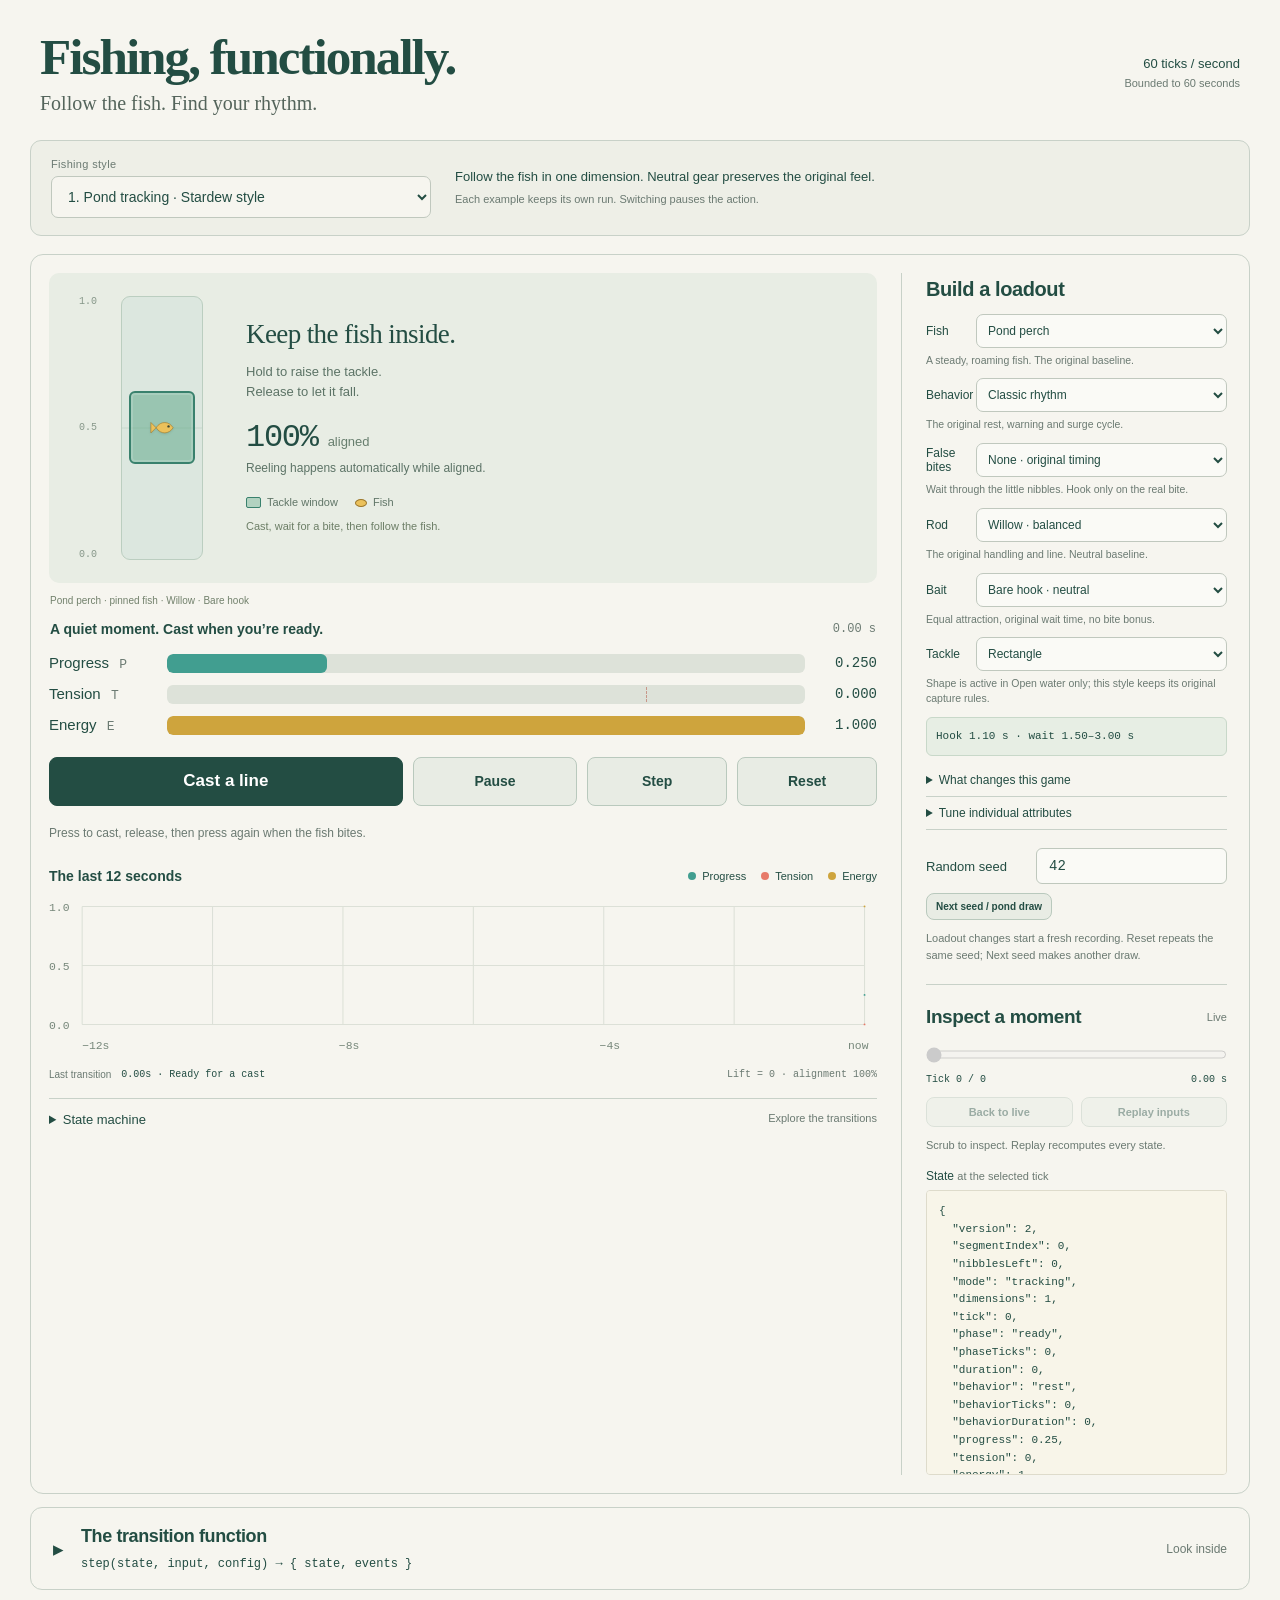
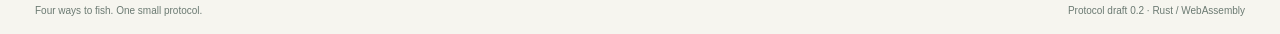
==== commit ac721be3: "Use fishing 0.2.0 with behavior patterns and optional nibbles" ====
--- a/playground/index.html
+++ b/playground/index.html
@@ -79,7 +79,7 @@
         </section>
         <div class="event-line"><span>Last transition</span><output id="event">Ready for a cast</output><span id="lift-label">Lift = 0</span></div>
         <details id="machine-details" class="machine-details"><summary>State machine <span>Explore the transitions</span></summary>
-        <div id="shared-machine" class="machine">
+        <p id="pattern-status" class="loadout-description"></p><div id="shared-machine" class="machine">
           <svg id="machine" viewBox="0 0 820 254" role="img" aria-label="Lifecycle: Ready to Waiting to Bite to Struggle to Caught, or Escaped. Struggle cycles through Rest, Warning and Surge.">
             <defs><marker id="arrow" viewBox="0 0 10 10" refX="8" refY="5" markerWidth="5" markerHeight="5" orient="auto-start-reverse"><path d="M 0 0 L 10 5 L 0 10 z"/></marker></defs>
             <g class="edges" fill="none" marker-end="url(#arrow)">
@@ -120,6 +120,10 @@
           <h2>Build a loadout</h2>
           <label class="loadout-select" for="preset"><span>Fish</span><select id="preset" aria-label="Fish"></select></label>
           <p id="fish-description" class="loadout-description"></p>
+          <label class="loadout-select" for="behavior-pattern"><span>Behavior</span><select id="behavior-pattern" aria-label="Fish behavior"></select></label>
+          <p id="behavior-description" class="loadout-description"></p>
+          <label class="loadout-select" for="nibble-count"><span>False bites</span><select id="nibble-count" aria-label="False bites"><option value="0">None · original timing</option><option value="2">Two nibbles before the bite</option><option value="4">Four nibbles before the bite</option></select></label>
+          <p class="loadout-description">Wait through the little nibbles. Hook only on the real bite.</p>
           <label class="loadout-select" for="rod"><span>Rod</span><select id="rod" aria-label="Rod"></select></label>
           <p id="rod-description" class="loadout-description"></p>
           <label class="loadout-select" for="bait"><span>Bait</span><select id="bait" aria-label="Bait"></select></label>
@@ -168,11 +172,11 @@
 Fish vigor = 0.35 + 0.65 × E</pre>
           <p id="function-note" class="fine">Alignment q is derived from geometry. Hold = lift 1, release = lift 0. dt = 1/60 second. Positions, P, T, E and q stay in [0,1]; both velocities are bounded.</p>
         </div>
-        <div><h3>One shared lifecycle</h3><p>Ready → waiting → bite → optional struggle → caught or escaped. A fresh press hooks the bite. Terminal states absorb input. Each example supplies its struggle rules; the lifecycle stays the same.</p><p>Line break → escape → catch → timeout is the terminal precedence. A 60-second limit bounds each run and recording. Waiting at “Ready” consumes no ticks.</p><p>The Rust core runs here through WebAssembly. The native Rust build and an independent Python port are checked against shared fixtures. Integer state and events must match exactly; numerical checkpoints use a 1e−12 absolute tolerance. This is bounded simulation, not exhaustive model checking.</p><a href="https://github.com/urcades/fishing/blob/main/spec/PROTOCOL.md" target="_blank" rel="noopener">Read the rules and protocol ↗</a> · <a href="https://github.com/urcades/fishing/blob/main/src/dynamics.rs" target="_blank" rel="noopener">Shared lifecycle ↗</a></div>
+        <div><h3>One shared lifecycle</h3><p>Ready → waiting → bite → optional struggle → caught or escaped. A fresh press hooks the bite. Terminal states absorb input. Optional nibbles return to waiting before the real bite; hooking a nibble loses the fish.</p><p>Line break → escape → catch → timeout is the terminal precedence. A 60-second limit bounds each run and recording. Waiting at “Ready” consumes no ticks.</p><p>The Rust core runs here through WebAssembly. The native Rust build and an independent Python port are checked against shared fixtures. Fish can follow custom segment sequences, and optional nibbles add false bites before hooking. Integer state and events must match exactly; numerical checkpoints use a 1e−12 absolute tolerance. This is bounded simulation, not exhaustive model checking.</p><a href="https://github.com/urcades/fishing/blob/main/spec/PROTOCOL.md" target="_blank" rel="noopener">Read the rules and protocol ↗</a> · <a href="https://github.com/urcades/fishing/blob/main/src/dynamics.rs" target="_blank" rel="noopener">Shared lifecycle ↗</a></div>
       </div>
     </details>
     <footer>Four ways to fish. One small protocol.<span id="runtime-status">Loading Rust core…</span></footer>
   </main>
-  <script type="module" src="./app.mjs?v=5"></script>
+  <script type="module" src="./app.mjs?v=0.2.0"></script>
 </body>
 </html>
